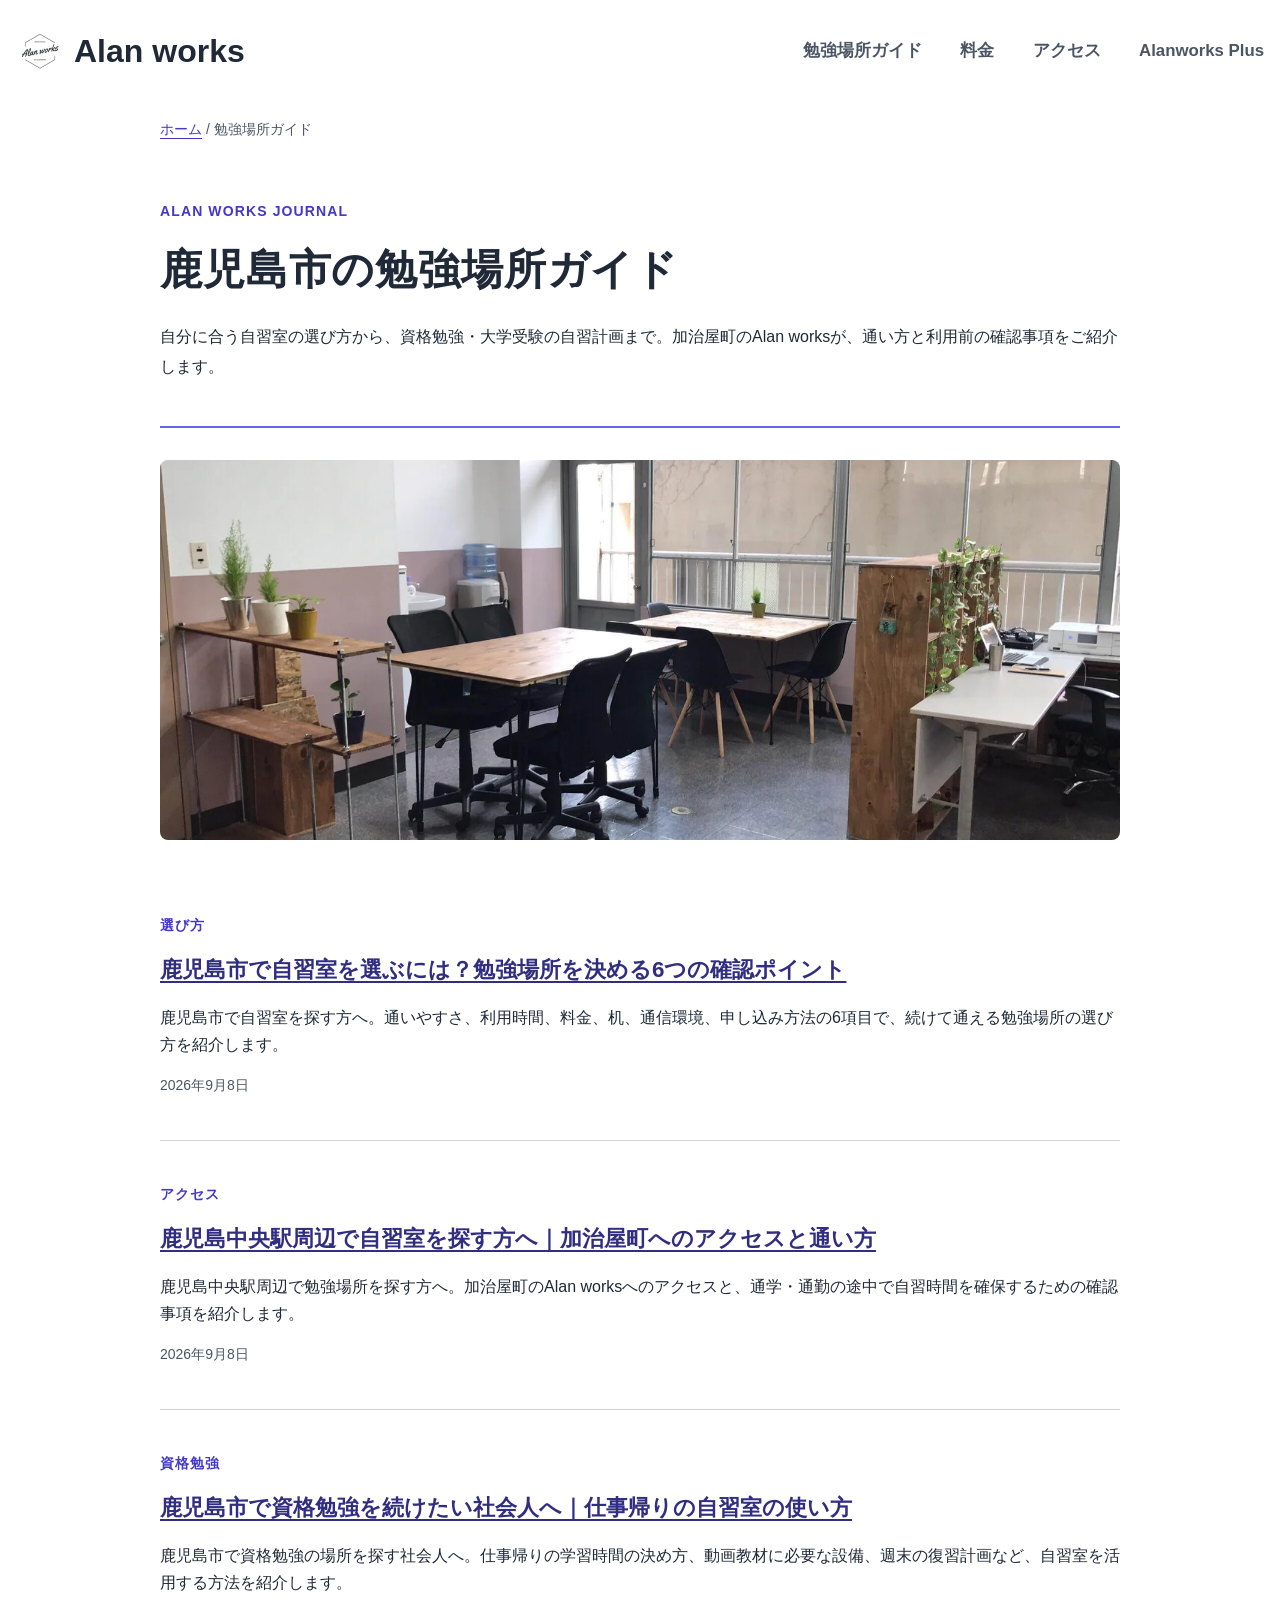
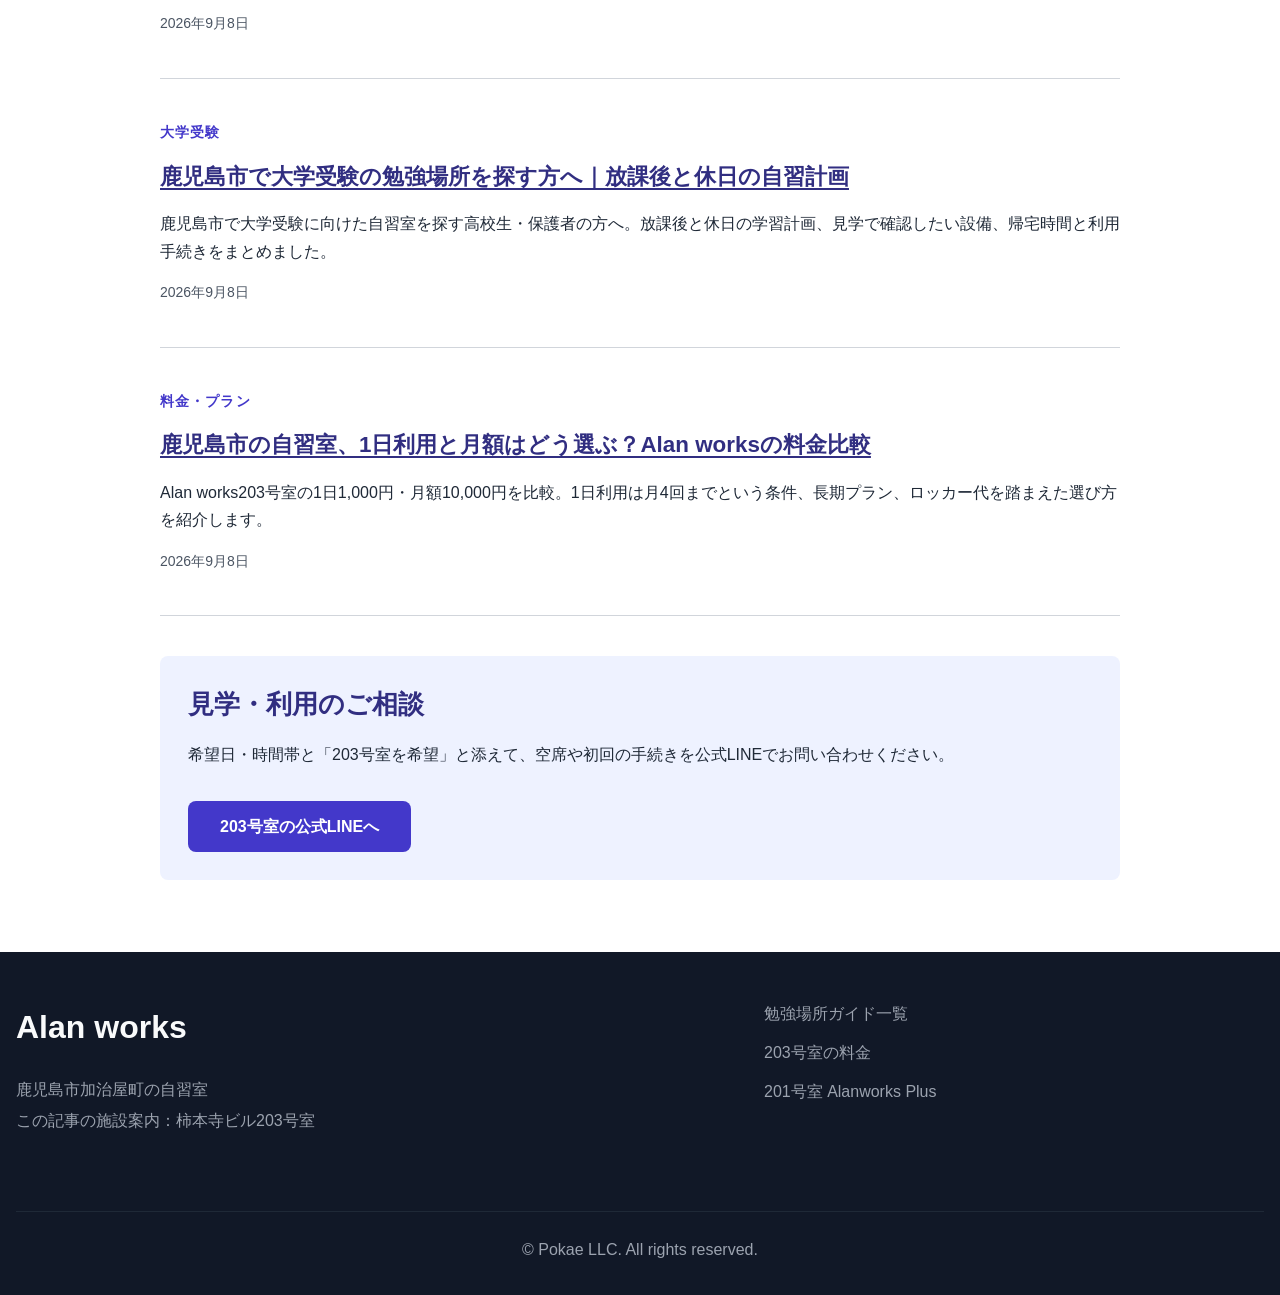
==== articles/index.html @ db23a420 "feat(content): publish five Kagoshima study room guides" ====
<!doctype html>
<html lang="ja"><head><meta charset="utf-8"><meta name="viewport" content="width=device-width, initial-scale=1"><title>鹿児島市の勉強場所ガイド | Alan works</title><meta name="description" content="鹿児島市で自習室を探す方へ。Alan worksが、施設選び、鹿児島中央駅からのアクセス、資格勉強、大学受験、料金プランを5本の記事で解説します。"><link rel="canonical" href="https://alan-works.net/articles/"><meta property="og:title" content="鹿児島市の勉強場所ガイド"><meta property="og:description" content="鹿児島市で自習室を探す方へ。Alan worksが、施設選び、鹿児島中央駅からのアクセス、資格勉強、大学受験、料金プランを5本の記事で解説します。"><meta property="og:url" content="https://alan-works.net/articles/"><meta property="og:type" content="website"><meta property="og:site_name" content="Alan works"><meta property="og:locale" content="ja_JP"><link rel="icon" href="/assets/logo-96.webp"><link rel="stylesheet" href="/styles.css"><link rel="stylesheet" href="/articles/articles.css"><script type="application/ld+json">{"@context": "https://schema.org", "@type": "CollectionPage", "name": "鹿児島市の勉強場所ガイド", "url": "https://alan-works.net/articles/", "mainEntity": {"@type": "ItemList", "itemListElement": [{"@type": "ListItem", "position": 1, "name": "鹿児島市で自習室を選ぶには？勉強場所を決める6つの確認ポイント", "url": "https://alan-works.net/articles/kagoshima-study-room-guide/"}, {"@type": "ListItem", "position": 2, "name": "鹿児島中央駅周辺で自習室を探す方へ｜加治屋町へのアクセスと通い方", "url": "https://alan-works.net/articles/kagoshima-chuo-study-room/"}, {"@type": "ListItem", "position": 3, "name": "鹿児島市で資格勉強を続けたい社会人へ｜仕事帰りの自習室の使い方", "url": "https://alan-works.net/articles/kagoshima-qualification-study/"}, {"@type": "ListItem", "position": 4, "name": "鹿児島市で大学受験の勉強場所を探す方へ｜放課後と休日の自習計画", "url": "https://alan-works.net/articles/kagoshima-university-exam-study/"}, {"@type": "ListItem", "position": 5, "name": "鹿児島市の自習室、1日利用と月額はどう選ぶ？Alan worksの料金比較", "url": "https://alan-works.net/articles/kagoshima-study-room-price/"}]}}</script></head><body class="article-page"><a class="skip-link" href="#main">本文へ移動</a><header class="site-header"><a class="brand" href="/"><img src="/assets/logo-96.webp" alt="" width="48" height="48"><span>Alan works</span></a><nav class="nav" aria-label="メインメニュー"><a href="/articles/">勉強場所ガイド</a><a href="/#plan">料金</a><a href="/#access">アクセス</a><a href="https://plus.alan-works.net/">Alanworks Plus</a></nav></header><main id="main" class="article-shell article-index"><nav class="breadcrumbs" aria-label="パンくず"><a href="/">ホーム</a><span aria-hidden="true"> / </span><span>勉強場所ガイド</span></nav><header class="article-heading"><p class="article-category">ALAN WORKS JOURNAL</p><h1>鹿児島市の勉強場所ガイド</h1><p>自分に合う自習室の選び方から、資格勉強・大学受験の自習計画まで。加治屋町のAlan worksが、通い方と利用前の確認事項をご紹介します。</p></header><img class="journal-image" src="/assets/img1-1600.webp" srcset="/assets/img1-800.webp 800w, /assets/img1-1600.webp 1600w" sizes="(max-width: 800px) calc(100vw - 32px), 960px" alt="Alan worksの自習スペース" width="1600" height="900"><ol class="article-list"><li><article><p class="article-category">選び方</p><h2><a href="/articles/kagoshima-study-room-guide/">鹿児島市で自習室を選ぶには？勉強場所を決める6つの確認ポイント</a></h2><p>鹿児島市で自習室を探す方へ。通いやすさ、利用時間、料金、机、通信環境、申し込み方法の6項目で、続けて通える勉強場所の選び方を紹介します。</p><p class="article-meta"><time datetime="2026-09-08">2026年9月8日</time></p></article></li><li><article><p class="article-category">アクセス</p><h2><a href="/articles/kagoshima-chuo-study-room/">鹿児島中央駅周辺で自習室を探す方へ｜加治屋町へのアクセスと通い方</a></h2><p>鹿児島中央駅周辺で勉強場所を探す方へ。加治屋町のAlan worksへのアクセスと、通学・通勤の途中で自習時間を確保するための確認事項を紹介します。</p><p class="article-meta"><time datetime="2026-09-08">2026年9月8日</time></p></article></li><li><article><p class="article-category">資格勉強</p><h2><a href="/articles/kagoshima-qualification-study/">鹿児島市で資格勉強を続けたい社会人へ｜仕事帰りの自習室の使い方</a></h2><p>鹿児島市で資格勉強の場所を探す社会人へ。仕事帰りの学習時間の決め方、動画教材に必要な設備、週末の復習計画など、自習室を活用する方法を紹介します。</p><p class="article-meta"><time datetime="2026-09-08">2026年9月8日</time></p></article></li><li><article><p class="article-category">大学受験</p><h2><a href="/articles/kagoshima-university-exam-study/">鹿児島市で大学受験の勉強場所を探す方へ｜放課後と休日の自習計画</a></h2><p>鹿児島市で大学受験に向けた自習室を探す高校生・保護者の方へ。放課後と休日の学習計画、見学で確認したい設備、帰宅時間と利用手続きをまとめました。</p><p class="article-meta"><time datetime="2026-09-08">2026年9月8日</time></p></article></li><li><article><p class="article-category">料金・プラン</p><h2><a href="/articles/kagoshima-study-room-price/">鹿児島市の自習室、1日利用と月額はどう選ぶ？Alan worksの料金比較</a></h2><p>Alan works203号室の1日1,000円・月額10,000円を比較。1日利用は月4回までという条件、長期プラン、ロッカー代を踏まえた選び方を紹介します。</p><p class="article-meta"><time datetime="2026-09-08">2026年9月8日</time></p></article></li></ol><aside class="article-cta" aria-label="お問い合わせ"><h2>見学・利用のご相談</h2><p>希望日・時間帯と「203号室を希望」と添えて、空席や初回の手続きを公式LINEでお問い合わせください。</p><a class="button" href="https://line.me/R/ti/p/@853xtldq?oat__id=674255" data-analytics-event="line_click" data-analytics-destination="article">203号室の公式LINEへ</a></aside></main><footer class="footer"><div><a class="brand brand--footer" href="/">Alan works</a><p>鹿児島市加治屋町の自習室</p><p>この記事の施設案内：柿本寺ビル203号室</p></div><nav aria-label="フッターメニュー"><a href="/articles/">勉強場所ガイド一覧</a><a href="/#plan">203号室の料金</a><a href="https://plus.alan-works.net/">201号室 Alanworks Plus</a></nav><p class="copyright">© Pokae LLC. All rights reserved.</p></footer><script defer src="/assets/analytics.js" data-ga-id=""></script></body></html>
---- styles.css ----
:root {
  color-scheme: light;
  --indigo: #6366f1;
  --indigo-dark: #4f46e5;
  --text: #1f2937;
  --muted: #6b7280;
  --soft: #f3f4f6;
  --footer: #111827;
}

* {
  box-sizing: border-box;
}

html {
  scroll-behavior: smooth;
}

body {
  margin: 0;
  color: var(--text);
  font-family: -apple-system, BlinkMacSystemFont, "Segoe UI", sans-serif;
  line-height: 1.7;
  background: #fff;
}

a {
  color: inherit;
  text-decoration: none;
}

img {
  display: block;
  max-width: 100%;
}

.site-header,
.section,
.footer {
  width: min(100% - 32px, 1280px);
  margin: 0 auto;
}

.site-header {
  display: flex;
  align-items: center;
  justify-content: space-between;
  gap: 24px;
  padding: 24px 0;
}

.brand {
  display: inline-flex;
  align-items: center;
  gap: 10px;
  font-size: clamp(1.45rem, 3vw, 2rem);
  font-weight: 800;
  white-space: nowrap;
}

.brand img {
  width: 48px;
  height: 48px;
  object-fit: contain;
}

.brand picture {
  display: block;
  flex: 0 0 auto;
}

.nav {
  display: flex;
  align-items: center;
  gap: clamp(16px, 3vw, 40px);
  color: #4b5563;
  font-size: 1.05rem;
  font-weight: 700;
}

.nav a:hover,
.footer a:hover {
  color: var(--indigo);
}

.hero {
  position: relative;
  width: min(100% - 32px, 1536px);
  min-height: min(620px, calc(100vh - 144px));
  margin: 0 auto 56px;
  overflow: hidden;
  border-radius: 8px;
  display: grid;
  place-items: center;
  box-shadow: 0 18px 36px rgba(31, 41, 55, 0.16);
}

.hero > picture {
  position: absolute;
  inset: 0;
  width: 100%;
  height: 100%;
}

.hero > picture img {
  width: 100%;
  height: 100%;
  object-fit: cover;
}

.hero__overlay {
  position: absolute;
  inset: 0;
  background: linear-gradient(90deg, rgba(244, 114, 182, 0.68), rgba(45, 212, 191, 0.62));
}

.hero__content {
  position: relative;
  max-width: 920px;
  padding: 32px 20px;
  color: #fff;
  text-align: center;
}

.hero h1 {
  margin: 0 0 24px;
  font-size: clamp(2.6rem, 7vw, 5.5rem);
  line-height: 1.08;
  letter-spacing: 0;
}

.hero p {
  margin: 0;
  color: #e0e7ff;
  font-size: clamp(1.1rem, 2.2vw, 1.45rem);
}

.section {
  padding: 56px 0;
}

.about {
  display: grid;
  grid-template-columns: 0.9fr 1.35fr;
  overflow: hidden;
  padding: 0;
  border-radius: 8px;
  background: #e5e7eb;
}

.about__image picture {
  display: block;
  height: 100%;
}

.about__image img {
  width: 100%;
  height: 100%;
  min-height: 320px;
  object-fit: cover;
}

.about__text {
  padding: clamp(24px, 5vw, 56px);
}

h2 {
  margin: 0 0 16px;
  color: var(--indigo);
  font-size: clamp(1.75rem, 4vw, 2.5rem);
  line-height: 1.2;
}

.section-heading {
  margin-bottom: 36px;
  text-align: center;
}

.section-heading p,
.lead,
.contact p {
  color: var(--muted);
  font-size: 1.08rem;
}

.lead {
  max-width: 860px;
  margin: -16px auto 32px;
  text-align: center;
}

.benefit-grid {
  display: grid;
  grid-template-columns: repeat(3, minmax(0, 1fr));
  gap: 28px;
}

.benefit-grid article {
  position: relative;
  min-height: 190px;
  padding: 36px 24px 24px;
  border-radius: 8px;
  background: var(--soft);
}

.benefit-grid span {
  position: absolute;
  top: -16px;
  left: 20px;
  display: inline-grid;
  place-items: center;
  min-width: 56px;
  height: 32px;
  padding: 0 12px;
  border-radius: 999px;
  color: #fff;
  background: var(--indigo);
  font-size: 0.78rem;
  font-weight: 800;
}

.benefit-grid h3 {
  margin: 0 0 10px;
  color: var(--indigo);
  font-size: 1.25rem;
}

.benefit-grid p {
  margin: 0;
  color: var(--muted);
}

.gallery {
  display: grid;
  grid-template-columns: repeat(3, minmax(0, 1fr));
  gap: 24px;
}

.gallery figure {
  position: relative;
  height: 320px;
  margin: 0;
  overflow: hidden;
  border-radius: 8px;
  background: var(--soft);
  box-shadow: 0 12px 24px rgba(31, 41, 55, 0.12);
}

.gallery .wide {
  grid-column: span 2;
}

.gallery img {
  width: 100%;
  height: 100%;
  object-fit: cover;
  transition: transform 0.24s ease;
}

.gallery picture {
  display: block;
  height: 100%;
}

.gallery figure:hover img {
  transform: scale(1.05);
}

.gallery figcaption {
  position: absolute;
  inset: auto 0 0;
  padding: 48px 20px 18px;
  color: #fff;
  font-size: 1.1rem;
  background: linear-gradient(0deg, rgba(17, 24, 39, 0.75), rgba(17, 24, 39, 0));
}

.plan {
  max-width: 1120px;
}

.plan-grid {
  display: grid;
  grid-template-columns: repeat(4, minmax(0, 1fr));
  margin-bottom: 24px;
}

.plan-grid div {
  display: grid;
  gap: 2px;
  justify-items: center;
  padding: 22px 18px;
  border-right: 1px solid #e5e7eb;
}

.plan-grid div:last-child {
  border-right: 0;
}

.plan-grid strong {
  color: var(--indigo);
  font-size: clamp(1.65rem, 3vw, 2.25rem);
  line-height: 1.2;
}

.plan-grid span {
  font-weight: 800;
}

.note {
  max-width: 920px;
  margin: 6px auto 0;
  color: #374151;
}

.plus-cta {
  display: flex;
  align-items: center;
  justify-content: space-between;
  gap: 40px;
  margin-block: 36px 56px;
  padding: clamp(32px, 5vw, 56px);
  border-radius: 12px;
  color: #f9fafb;
  background: linear-gradient(135deg, #103426, #1d4b38);
}

.plus-cta h2 {
  max-width: 720px;
  margin-top: 10px;
  color: #fff;
}

.plus-cta p {
  max-width: 760px;
  margin-bottom: 0;
  color: #dbe7df;
}

.plus-cta__label {
  color: #c7db77;
  font-size: 0.78rem;
  font-weight: 800;
  letter-spacing: 0.16em;
}

.plus-cta .button {
  flex: 0 0 auto;
  margin-top: 0;
  color: #103426;
  background: #c7db77;
}

.access {
  display: grid;
  grid-template-columns: minmax(0, 0.9fr) minmax(0, 1.1fr);
  gap: 36px;
  align-items: stretch;
}

.access__text {
  display: flex;
  flex-direction: column;
  justify-content: center;
}

.access h3 {
  margin: 18px 0 0;
  color: var(--indigo);
  font-size: 1.35rem;
}

.access p {
  margin: 4px 0;
}

.access iframe {
  width: 100%;
  min-height: 480px;
  border: 0;
  border-radius: 8px;
  box-shadow: 0 12px 24px rgba(31, 41, 55, 0.12);
}

.contact {
  display: grid;
  justify-items: center;
  gap: 12px;
  padding: 56px 16px 72px;
  text-align: center;
}

.button {
  display: inline-flex;
  align-items: center;
  justify-content: center;
  min-height: 48px;
  margin-top: 16px;
  padding: 12px 32px;
  border-radius: 8px;
  color: #fff;
  background: var(--indigo);
  font-weight: 800;
}

.button:hover {
  background: var(--indigo-dark);
}

.footer {
  display: grid;
  grid-template-columns: 1.4fr 1fr;
  gap: 48px;
  width: 100%;
  max-width: none;
  margin-top: 0;
  padding: 48px max(16px, calc((100vw - 1280px) / 2)) 28px;
  color: #d1d5db;
  background: var(--footer);
}

.brand--footer {
  margin-bottom: 18px;
  color: #f9fafb;
}

.brand--footer img {
  width: 40px;
  height: 40px;
}

.brand--footer picture {
  display: block;
}

.footer p {
  margin: 4px 0;
  color: #9ca3af;
}

.footer nav {
  display: grid;
  align-content: start;
  gap: 12px;
  color: #9ca3af;
}

.social {
  display: flex;
  gap: 16px;
  margin-top: 18px;
}

.copyright {
  grid-column: 1 / -1;
  margin-top: 24px !important;
  padding-top: 24px;
  border-top: 1px solid #1f2937;
  text-align: center;
}

@media (max-width: 900px) {
  .site-header {
    align-items: flex-start;
    flex-direction: column;
  }

  .nav {
    width: 100%;
    gap: 12px 18px;
    flex-wrap: wrap;
    font-size: 0.98rem;
  }

  .about,
  .access,
  .footer,
  .plus-cta {
    grid-template-columns: 1fr;
  }

  .plus-cta {
    align-items: flex-start;
    flex-direction: column;
  }

  .benefit-grid {
    grid-template-columns: repeat(2, minmax(0, 1fr));
  }

  .plan-grid {
    grid-template-columns: repeat(2, minmax(0, 1fr));
  }

  .plan-grid div:nth-child(2) {
    border-right: 0;
  }

  .gallery {
    grid-template-columns: repeat(2, minmax(0, 1fr));
  }

  .gallery .wide {
    grid-column: span 1;
  }
}

@media (max-width: 620px) {
  .hero {
    min-height: 460px;
    margin-bottom: 36px;
  }

  .section {
    padding: 42px 0;
  }

  .about {
    width: min(100% - 32px, 1280px);
  }

  .benefit-grid,
  .gallery,
  .plan-grid {
    grid-template-columns: 1fr;
  }

  .plan-grid div {
    border-right: 0;
    border-bottom: 1px solid #e5e7eb;
  }

  .plan-grid div:last-child {
    border-bottom: 0;
  }

  .gallery figure {
    height: 240px;
  }
}

.study-guides ul { max-width: 920px; margin: 0 auto; padding-left: 24px; }
.study-guides li { margin: 16px 0; }
.study-guides li a { color: #4338ca; text-decoration: underline; text-underline-offset: 4px; }
.study-guides > .button { display: flex; width: fit-content; margin: 28px auto 0; }
.site-header .nav { flex-wrap: wrap; }
---- articles/articles.css ----
.article-page { overflow-wrap: anywhere; }
.article-page .site-header { flex-wrap: wrap; }
.article-shell { width: min(100% - 32px, 780px); margin: 16px auto 72px; }
.article-index { max-width: 960px; width: min(100% - 32px, 960px); }
.breadcrumbs { font-size: .875rem; color: #4b5563; margin-bottom: 32px; }
.breadcrumbs a, .article-body a, .article-source a, .article-related a, .article-toc a { color: #4338ca; text-decoration: underline; text-underline-offset: 4px; }
.article-heading { padding: 12px 0 28px; border-bottom: 2px solid #6366f1; }
.article-heading h1 { font-size: clamp(1.8rem, 4.5vw, 2.65rem); line-height: 1.5; margin: 12px 0 20px; letter-spacing: .02em; }
.article-heading > p:last-child { line-height: 1.9; }
.article-category { color: #4338ca; font-size: .875rem; font-weight: 700; letter-spacing: .08em; }
.article-meta, .article-source { font-size: .875rem; color: #4b5563; }
.article-toc { background: #f3f4f6; border-left: 3px solid #6366f1; padding: 20px 24px; margin: 32px 0; }
.article-toc p { margin: 0; font-weight: 700; }
.article-toc li { margin: 8px 0; }
.article-body { font-size: 1.0625rem; line-height: 2; }
.article-body p { margin: 20px 0; }
.article-body h2, .article-related h2, .article-cta h2 { color: #312e81; font-size: clamp(1.3rem, 3vw, 1.6rem); line-height: 1.6; margin: 42px 0 16px; scroll-margin-top: 24px; }
.article-body ul, .article-body ol { padding-left: 1.5em; }
.article-body li { margin: 10px 0; }
.table-scroll { overflow-x: auto; margin: 24px 0; }
table { border-collapse: collapse; width: 100%; font-size: 1rem; }
caption { text-align: left; font-weight: 700; margin-bottom: 12px; }
th, td { text-align: left; padding: 12px; border: 1px solid #d1d5db; min-width: 88px; }
thead { background: #eef2ff; }
.article-source { border-top: 1px solid #d1d5db; padding-top: 24px; margin-top: 36px; }
.article-cta { background: #eef2ff; padding: 28px; margin: 40px 0; border-radius: 8px; }
.article-cta h2 { margin-top: 0; }
.article-cta .button { background: #4338ca; }
.article-cta .button:hover { background: #312e81; }
.article-related li { margin: 14px 0; }
.article-list { list-style: none; padding: 0; margin: 32px 0; display: grid; gap: 0; }
.article-list > li { padding: 28px 0; border-bottom: 1px solid #d1d5db; }
.article-list h2 { font-size: 1.4rem; color: #312e81; line-height: 1.6; }
.article-list h2 a { text-decoration: underline; text-underline-offset: 4px; }
.journal-image { width: 100%; height: auto; max-height: 380px; object-fit: cover; border-radius: 8px; margin-top: 32px; }
.skip-link { position: absolute; top: -100px; left: 16px; padding: 12px; background: white; color: #312e81; z-index: 10; }
.skip-link:focus { top: 8px; }
.article-page a:focus-visible { outline: 3px solid #4338ca; outline-offset: 4px; }
@media (max-width: 620px) { .article-toc, .article-cta { padding: 20px; } th, td { padding: 10px; } .article-heading h1 { font-size: 1.8rem; } }
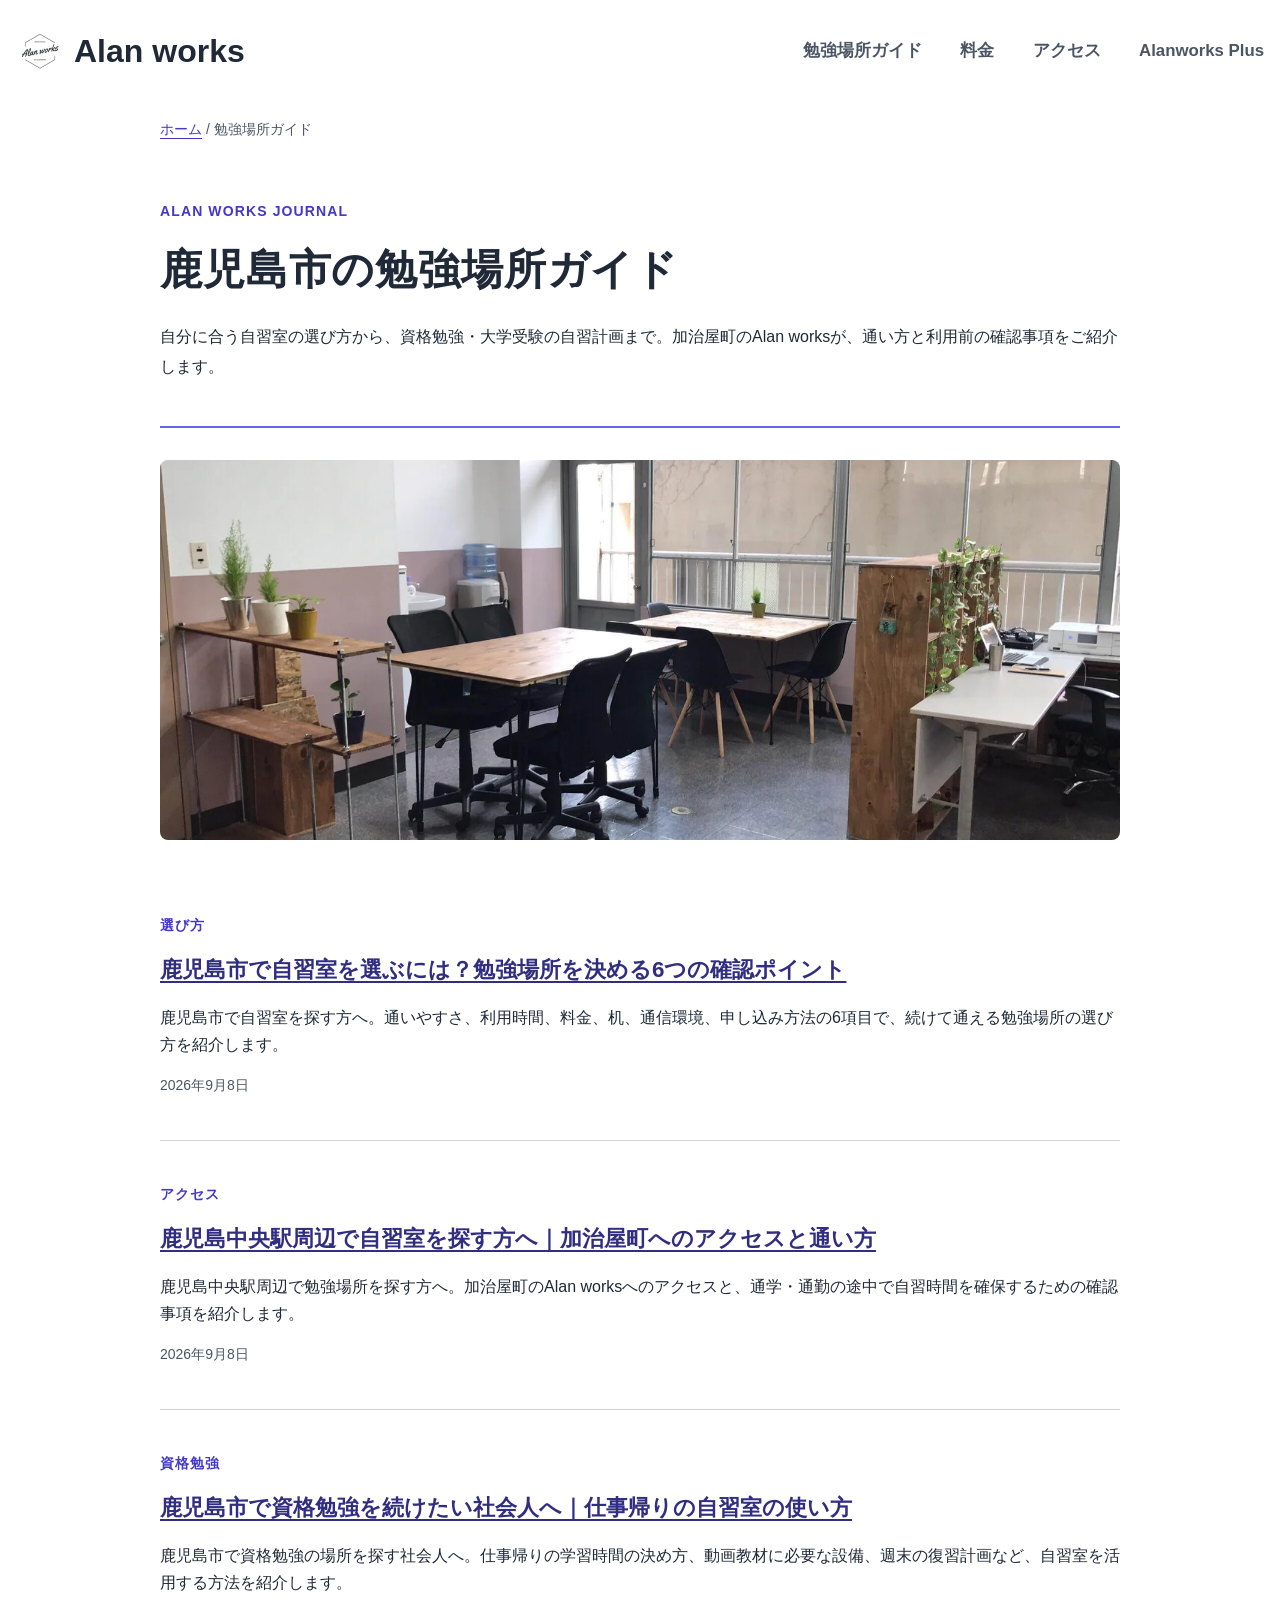
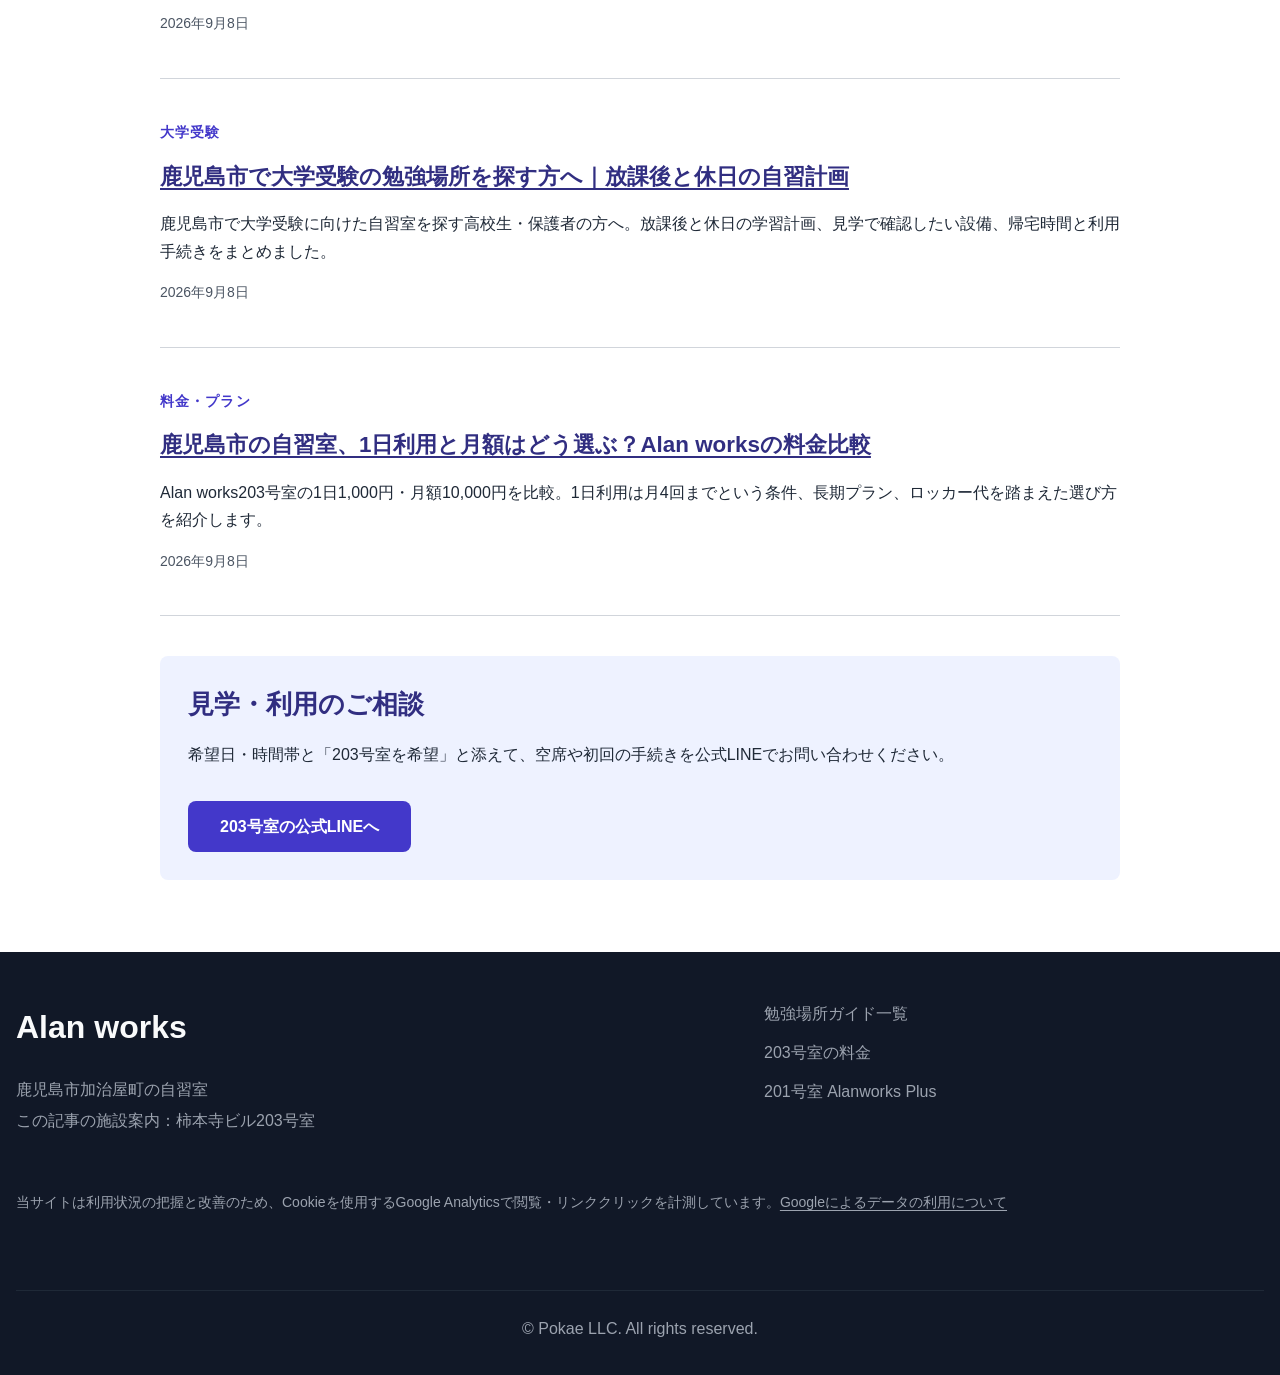
==== commit f3b11670: "feat(analytics): connect main-site GA4 and Search Console" ====
--- a/articles/index.html
+++ b/articles/index.html
@@ -1,2 +1,2 @@
 <!doctype html>
-<html lang="ja"><head><meta charset="utf-8"><meta name="viewport" content="width=device-width, initial-scale=1"><title>鹿児島市の勉強場所ガイド | Alan works</title><meta name="description" content="鹿児島市で自習室を探す方へ。Alan worksが、施設選び、鹿児島中央駅からのアクセス、資格勉強、大学受験、料金プランを5本の記事で解説します。"><link rel="canonical" href="https://alan-works.net/articles/"><meta property="og:title" content="鹿児島市の勉強場所ガイド"><meta property="og:description" content="鹿児島市で自習室を探す方へ。Alan worksが、施設選び、鹿児島中央駅からのアクセス、資格勉強、大学受験、料金プランを5本の記事で解説します。"><meta property="og:url" content="https://alan-works.net/articles/"><meta property="og:type" content="website"><meta property="og:site_name" content="Alan works"><meta property="og:locale" content="ja_JP"><link rel="icon" href="/assets/logo-96.webp"><link rel="stylesheet" href="/styles.css"><link rel="stylesheet" href="/articles/articles.css"><script type="application/ld+json">{"@context": "https://schema.org", "@type": "CollectionPage", "name": "鹿児島市の勉強場所ガイド", "url": "https://alan-works.net/articles/", "mainEntity": {"@type": "ItemList", "itemListElement": [{"@type": "ListItem", "position": 1, "name": "鹿児島市で自習室を選ぶには？勉強場所を決める6つの確認ポイント", "url": "https://alan-works.net/articles/kagoshima-study-room-guide/"}, {"@type": "ListItem", "position": 2, "name": "鹿児島中央駅周辺で自習室を探す方へ｜加治屋町へのアクセスと通い方", "url": "https://alan-works.net/articles/kagoshima-chuo-study-room/"}, {"@type": "ListItem", "position": 3, "name": "鹿児島市で資格勉強を続けたい社会人へ｜仕事帰りの自習室の使い方", "url": "https://alan-works.net/articles/kagoshima-qualification-study/"}, {"@type": "ListItem", "position": 4, "name": "鹿児島市で大学受験の勉強場所を探す方へ｜放課後と休日の自習計画", "url": "https://alan-works.net/articles/kagoshima-university-exam-study/"}, {"@type": "ListItem", "position": 5, "name": "鹿児島市の自習室、1日利用と月額はどう選ぶ？Alan worksの料金比較", "url": "https://alan-works.net/articles/kagoshima-study-room-price/"}]}}</script></head><body class="article-page"><a class="skip-link" href="#main">本文へ移動</a><header class="site-header"><a class="brand" href="/"><img src="/assets/logo-96.webp" alt="" width="48" height="48"><span>Alan works</span></a><nav class="nav" aria-label="メインメニュー"><a href="/articles/">勉強場所ガイド</a><a href="/#plan">料金</a><a href="/#access">アクセス</a><a href="https://plus.alan-works.net/">Alanworks Plus</a></nav></header><main id="main" class="article-shell article-index"><nav class="breadcrumbs" aria-label="パンくず"><a href="/">ホーム</a><span aria-hidden="true"> / </span><span>勉強場所ガイド</span></nav><header class="article-heading"><p class="article-category">ALAN WORKS JOURNAL</p><h1>鹿児島市の勉強場所ガイド</h1><p>自分に合う自習室の選び方から、資格勉強・大学受験の自習計画まで。加治屋町のAlan worksが、通い方と利用前の確認事項をご紹介します。</p></header><img class="journal-image" src="/assets/img1-1600.webp" srcset="/assets/img1-800.webp 800w, /assets/img1-1600.webp 1600w" sizes="(max-width: 800px) calc(100vw - 32px), 960px" alt="Alan worksの自習スペース" width="1600" height="900"><ol class="article-list"><li><article><p class="article-category">選び方</p><h2><a href="/articles/kagoshima-study-room-guide/">鹿児島市で自習室を選ぶには？勉強場所を決める6つの確認ポイント</a></h2><p>鹿児島市で自習室を探す方へ。通いやすさ、利用時間、料金、机、通信環境、申し込み方法の6項目で、続けて通える勉強場所の選び方を紹介します。</p><p class="article-meta"><time datetime="2026-09-08">2026年9月8日</time></p></article></li><li><article><p class="article-category">アクセス</p><h2><a href="/articles/kagoshima-chuo-study-room/">鹿児島中央駅周辺で自習室を探す方へ｜加治屋町へのアクセスと通い方</a></h2><p>鹿児島中央駅周辺で勉強場所を探す方へ。加治屋町のAlan worksへのアクセスと、通学・通勤の途中で自習時間を確保するための確認事項を紹介します。</p><p class="article-meta"><time datetime="2026-09-08">2026年9月8日</time></p></article></li><li><article><p class="article-category">資格勉強</p><h2><a href="/articles/kagoshima-qualification-study/">鹿児島市で資格勉強を続けたい社会人へ｜仕事帰りの自習室の使い方</a></h2><p>鹿児島市で資格勉強の場所を探す社会人へ。仕事帰りの学習時間の決め方、動画教材に必要な設備、週末の復習計画など、自習室を活用する方法を紹介します。</p><p class="article-meta"><time datetime="2026-09-08">2026年9月8日</time></p></article></li><li><article><p class="article-category">大学受験</p><h2><a href="/articles/kagoshima-university-exam-study/">鹿児島市で大学受験の勉強場所を探す方へ｜放課後と休日の自習計画</a></h2><p>鹿児島市で大学受験に向けた自習室を探す高校生・保護者の方へ。放課後と休日の学習計画、見学で確認したい設備、帰宅時間と利用手続きをまとめました。</p><p class="article-meta"><time datetime="2026-09-08">2026年9月8日</time></p></article></li><li><article><p class="article-category">料金・プラン</p><h2><a href="/articles/kagoshima-study-room-price/">鹿児島市の自習室、1日利用と月額はどう選ぶ？Alan worksの料金比較</a></h2><p>Alan works203号室の1日1,000円・月額10,000円を比較。1日利用は月4回までという条件、長期プラン、ロッカー代を踏まえた選び方を紹介します。</p><p class="article-meta"><time datetime="2026-09-08">2026年9月8日</time></p></article></li></ol><aside class="article-cta" aria-label="お問い合わせ"><h2>見学・利用のご相談</h2><p>希望日・時間帯と「203号室を希望」と添えて、空席や初回の手続きを公式LINEでお問い合わせください。</p><a class="button" href="https://line.me/R/ti/p/@853xtldq?oat__id=674255" data-analytics-event="line_click" data-analytics-destination="article">203号室の公式LINEへ</a></aside></main><footer class="footer"><div><a class="brand brand--footer" href="/">Alan works</a><p>鹿児島市加治屋町の自習室</p><p>この記事の施設案内：柿本寺ビル203号室</p></div><nav aria-label="フッターメニュー"><a href="/articles/">勉強場所ガイド一覧</a><a href="/#plan">203号室の料金</a><a href="https://plus.alan-works.net/">201号室 Alanworks Plus</a></nav><p class="copyright">© Pokae LLC. All rights reserved.</p></footer><script defer src="/assets/analytics.js" data-ga-id=""></script></body></html>
+<html lang="ja"><head><meta charset="utf-8"><meta name="viewport" content="width=device-width, initial-scale=1"><title>鹿児島市の勉強場所ガイド | Alan works</title><meta name="description" content="鹿児島市で自習室を探す方へ。Alan worksが、施設選び、鹿児島中央駅からのアクセス、資格勉強、大学受験、料金プランを5本の記事で解説します。"><link rel="canonical" href="https://alan-works.net/articles/"><meta property="og:title" content="鹿児島市の勉強場所ガイド"><meta property="og:description" content="鹿児島市で自習室を探す方へ。Alan worksが、施設選び、鹿児島中央駅からのアクセス、資格勉強、大学受験、料金プランを5本の記事で解説します。"><meta property="og:url" content="https://alan-works.net/articles/"><meta property="og:type" content="website"><meta property="og:site_name" content="Alan works"><meta property="og:locale" content="ja_JP"><link rel="icon" href="/assets/logo-96.webp"><link rel="stylesheet" href="/styles.css"><link rel="stylesheet" href="/articles/articles.css"><script type="application/ld+json">{"@context": "https://schema.org", "@type": "CollectionPage", "name": "鹿児島市の勉強場所ガイド", "url": "https://alan-works.net/articles/", "mainEntity": {"@type": "ItemList", "itemListElement": [{"@type": "ListItem", "position": 1, "name": "鹿児島市で自習室を選ぶには？勉強場所を決める6つの確認ポイント", "url": "https://alan-works.net/articles/kagoshima-study-room-guide/"}, {"@type": "ListItem", "position": 2, "name": "鹿児島中央駅周辺で自習室を探す方へ｜加治屋町へのアクセスと通い方", "url": "https://alan-works.net/articles/kagoshima-chuo-study-room/"}, {"@type": "ListItem", "position": 3, "name": "鹿児島市で資格勉強を続けたい社会人へ｜仕事帰りの自習室の使い方", "url": "https://alan-works.net/articles/kagoshima-qualification-study/"}, {"@type": "ListItem", "position": 4, "name": "鹿児島市で大学受験の勉強場所を探す方へ｜放課後と休日の自習計画", "url": "https://alan-works.net/articles/kagoshima-university-exam-study/"}, {"@type": "ListItem", "position": 5, "name": "鹿児島市の自習室、1日利用と月額はどう選ぶ？Alan worksの料金比較", "url": "https://alan-works.net/articles/kagoshima-study-room-price/"}]}}</script></head><body class="article-page"><a class="skip-link" href="#main">本文へ移動</a><header class="site-header"><a class="brand" href="/"><img src="/assets/logo-96.webp" alt="" width="48" height="48"><span>Alan works</span></a><nav class="nav" aria-label="メインメニュー"><a href="/articles/">勉強場所ガイド</a><a href="/#plan">料金</a><a href="/#access">アクセス</a><a href="https://plus.alan-works.net/">Alanworks Plus</a></nav></header><main id="main" class="article-shell article-index"><nav class="breadcrumbs" aria-label="パンくず"><a href="/">ホーム</a><span aria-hidden="true"> / </span><span>勉強場所ガイド</span></nav><header class="article-heading"><p class="article-category">ALAN WORKS JOURNAL</p><h1>鹿児島市の勉強場所ガイド</h1><p>自分に合う自習室の選び方から、資格勉強・大学受験の自習計画まで。加治屋町のAlan worksが、通い方と利用前の確認事項をご紹介します。</p></header><img class="journal-image" src="/assets/img1-1600.webp" srcset="/assets/img1-800.webp 800w, /assets/img1-1600.webp 1600w" sizes="(max-width: 800px) calc(100vw - 32px), 960px" alt="Alan worksの自習スペース" width="1600" height="900"><ol class="article-list"><li><article><p class="article-category">選び方</p><h2><a href="/articles/kagoshima-study-room-guide/">鹿児島市で自習室を選ぶには？勉強場所を決める6つの確認ポイント</a></h2><p>鹿児島市で自習室を探す方へ。通いやすさ、利用時間、料金、机、通信環境、申し込み方法の6項目で、続けて通える勉強場所の選び方を紹介します。</p><p class="article-meta"><time datetime="2026-09-08">2026年9月8日</time></p></article></li><li><article><p class="article-category">アクセス</p><h2><a href="/articles/kagoshima-chuo-study-room/">鹿児島中央駅周辺で自習室を探す方へ｜加治屋町へのアクセスと通い方</a></h2><p>鹿児島中央駅周辺で勉強場所を探す方へ。加治屋町のAlan worksへのアクセスと、通学・通勤の途中で自習時間を確保するための確認事項を紹介します。</p><p class="article-meta"><time datetime="2026-09-08">2026年9月8日</time></p></article></li><li><article><p class="article-category">資格勉強</p><h2><a href="/articles/kagoshima-qualification-study/">鹿児島市で資格勉強を続けたい社会人へ｜仕事帰りの自習室の使い方</a></h2><p>鹿児島市で資格勉強の場所を探す社会人へ。仕事帰りの学習時間の決め方、動画教材に必要な設備、週末の復習計画など、自習室を活用する方法を紹介します。</p><p class="article-meta"><time datetime="2026-09-08">2026年9月8日</time></p></article></li><li><article><p class="article-category">大学受験</p><h2><a href="/articles/kagoshima-university-exam-study/">鹿児島市で大学受験の勉強場所を探す方へ｜放課後と休日の自習計画</a></h2><p>鹿児島市で大学受験に向けた自習室を探す高校生・保護者の方へ。放課後と休日の学習計画、見学で確認したい設備、帰宅時間と利用手続きをまとめました。</p><p class="article-meta"><time datetime="2026-09-08">2026年9月8日</time></p></article></li><li><article><p class="article-category">料金・プラン</p><h2><a href="/articles/kagoshima-study-room-price/">鹿児島市の自習室、1日利用と月額はどう選ぶ？Alan worksの料金比較</a></h2><p>Alan works203号室の1日1,000円・月額10,000円を比較。1日利用は月4回までという条件、長期プラン、ロッカー代を踏まえた選び方を紹介します。</p><p class="article-meta"><time datetime="2026-09-08">2026年9月8日</time></p></article></li></ol><aside class="article-cta" aria-label="お問い合わせ"><h2>見学・利用のご相談</h2><p>希望日・時間帯と「203号室を希望」と添えて、空席や初回の手続きを公式LINEでお問い合わせください。</p><a class="button" href="https://line.me/R/ti/p/@853xtldq?oat__id=674255" data-analytics-event="line_click" data-analytics-destination="article">203号室の公式LINEへ</a></aside></main><footer class="footer"><div><a class="brand brand--footer" href="/">Alan works</a><p>鹿児島市加治屋町の自習室</p><p>この記事の施設案内：柿本寺ビル203号室</p></div><nav aria-label="フッターメニュー"><a href="/articles/">勉強場所ガイド一覧</a><a href="/#plan">203号室の料金</a><a href="https://plus.alan-works.net/">201号室 Alanworks Plus</a></nav><p class="analytics-notice">当サイトは利用状況の把握と改善のため、Cookieを使用するGoogle Analyticsで閲覧・リンククリックを計測しています。<a href="https://policies.google.com/technologies/partner-sites?hl=ja">Googleによるデータの利用について</a></p><p class="copyright">© Pokae LLC. All rights reserved.</p></footer><script defer src="/assets/analytics.js" data-ga-id="G-P9EVTXMH6V"></script></body></html>
--- a/styles.css
+++ b/styles.css
@@ -544,3 +544,6 @@
 .study-guides li a { color: #4338ca; text-decoration: underline; text-underline-offset: 4px; }
 .study-guides > .button { display: flex; width: fit-content; margin: 28px auto 0; }
 .site-header .nav { flex-wrap: wrap; }
+
+.analytics-notice { grid-column: 1 / -1; font-size: .875rem; }
+.analytics-notice a { text-decoration: underline; text-underline-offset: 3px; }
